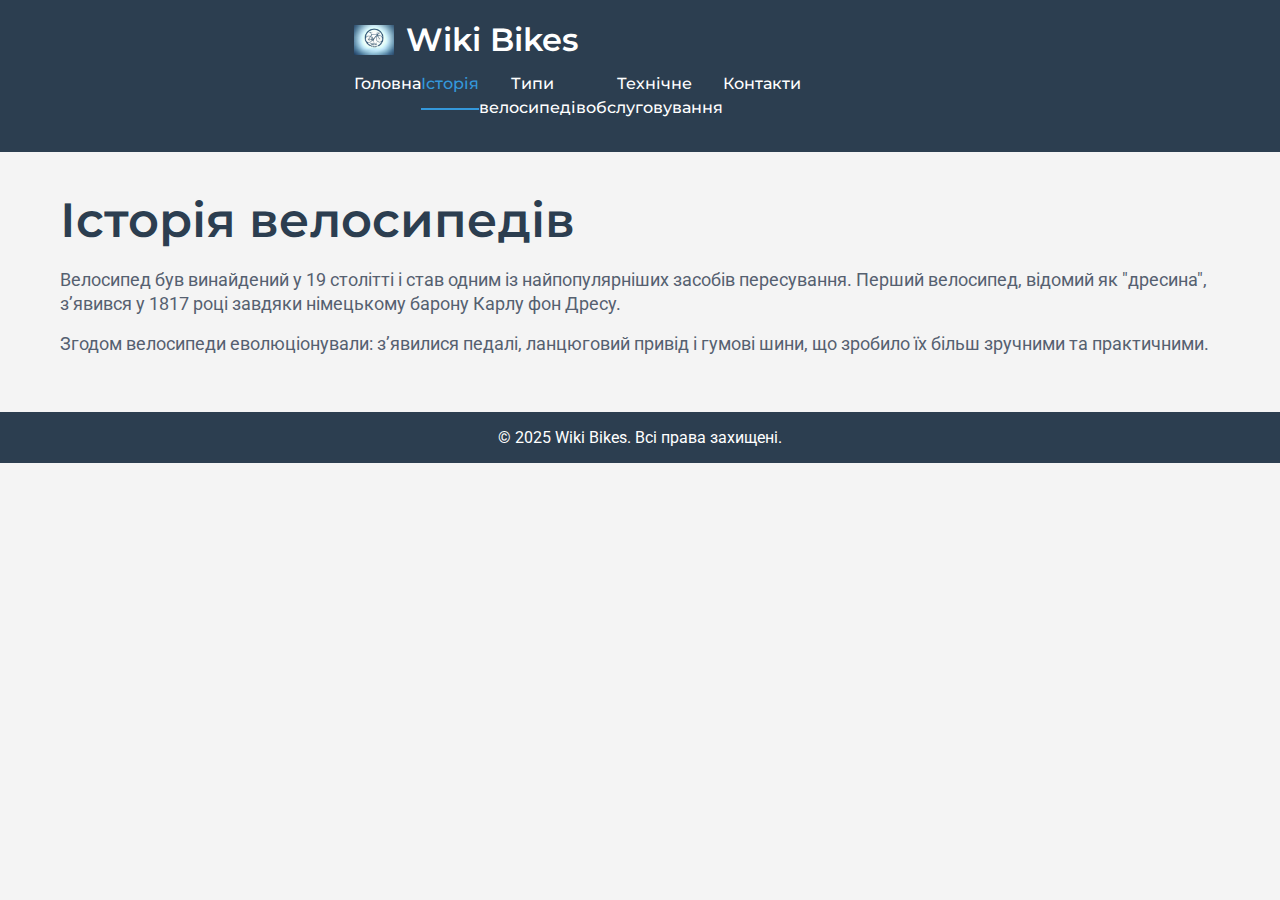
==== history.html @ 8a358b40 "Reforged" ====
<!DOCTYPE html>
<html lang="uk">
<head>
    <meta charset="UTF-8">
    <meta name="viewport" content="width=device-width, initial-scale=1.0">
    <title>Wiki Bikes - Історія велосипедів</title>
    <link href="https://fonts.googleapis.com/css2?family=Montserrat:wght@400;600;700&family=Roboto:wght@300;400&display=swap" rel="stylesheet">
    <link rel="stylesheet" href="css/styles.css">
</head>
<body>
    <!-- Хедер -->
    <header>
        <div class="container">
            <div class="logo-block">
                <img src="images/logo.png" alt="Логотип Wiki Bikes">
                <span>Wiki Bikes</span>
            </div>
            <menu class="desktop-menu">
                <li><a href="index.html">Головна</a></li>
                <li><a href="history.html" class="active">Історія</a></li>
                <li><a href="types.html">Типи велосипедів</a></li>
                <li><a href="maintenance.html">Технічне обслуговування</a></li>
                <li><a href="contacts.html">Контакти</a></li>
            </menu>
            <div class="header-burger">
                <span class="header-burger_line"></span>
                <span class="header-burger_line"></span>
                <span class="header-burger_line"></span>
                <span class="header-burger_line"></span>
            </div>
            <menu class="mobile-menu">
                <li><a href="index.html">Головна</a></li>
                <li><a href="history.html" class="active">Історія</a></li>
                <li><a href="types.html">Типи велосипедів</a></li>
                <li><a href="maintenance.html">Технічне обслуговування</a></li>
                <li><a href="contacts.html">Контакти</a></li>
            </menu>
        </div>
    </header>

    <!-- Основний контент -->
    <section class="content">
        <div class="container">
            <h2>Історія велосипедів</h2>
            <p>Велосипед був винайдений у 19 столітті і став одним із найпопулярніших засобів пересування. Перший велосипед, відомий як "дресина", з’явився у 1817 році завдяки німецькому барону Карлу фон Дресу.</p>
            <p>Згодом велосипеди еволюціонували: з’явилися педалі, ланцюговий привід і гумові шини, що зробило їх більш зручними та практичними.</p>
        </div>
    </section>

    <!-- Футер -->
    <footer>
        <p>© 2025 Wiki Bikes. Всі права захищені.</p>
    </footer>

    <!-- JavaScript для бургер-меню -->
    <script>
        document.addEventListener("DOMContentLoaded", function() {
            const burger = document.querySelector(".header-burger");
            const menu = document.querySelector(".mobile-menu");
            burger.addEventListener("click", function() {
                this.classList.toggle("active");
                menu.classList.toggle("active");
            });
        });
    </script>
</body>
</html>
---- css/styles.css ----
* {
    margin: 0;
    padding: 0;
    box-sizing: border-box;
}

body {
    font-family: 'Roboto', sans-serif;
    color: #333;
    background-color: #f4f4f4;
}

.container {
    max-width: 1200px;
    margin: 0 auto;
    padding: 0 20px;
}

/* Стилі для хедера */
header {
    background-color: #2c3e50;
    color: white;
    padding: 20px 0;
    position: relative;
    display: flex;
    align-items: center;
    justify-content: space-between;
}

.logo-block {
    display: flex;
    align-items: center;
    gap: 12px;
}

.logo-block img {
    width: 40px;
    height: auto;
}

.logo-block span {
    font-family: 'Montserrat', sans-serif;
    font-size: 32px;
    font-weight: 600;
    line-height: 40px;
}

.desktop-menu {
    display: flex;
    justify-content: space-around;
    width: 50%;
}

.desktop-menu li {
    list-style: none;
}

.desktop-menu a {
    font-family: 'Montserrat', sans-serif;
    font-size: 16px;
    font-weight: 500;
    line-height: 24px;
    color: white;
    text-decoration: none;
    padding: 12px 0;
    display: block;
    text-align: center;
}

.desktop-menu a:hover {
    color: #3498db;
}

.desktop-menu a.active {
    color: #3498db; /* Колір для активного пункту меню */
    border-bottom: 2px solid #3498db; /* Підкреслення активного пункту */
}

.header-burger {
    display: none;
    width: 30px;
    height: 21px;
    position: absolute;
    cursor: pointer;
    right: 20px;
    top: 50%;
    transform: translateY(-50%);
}

.header-burger_line {
    display: block;
    position: absolute;
    width: 100%;
    height: 4px;
    background: white;
    border-radius: 2px;
    transition: all 0.3s ease;
}

.header-burger_line:nth-child(1) {
    top: 0;
}

.header-burger_line:nth-child(2),
.header-burger_line:nth-child(3) {
    top: 50%;
    transform: translateY(-50%);
}

.header-burger_line:nth-child(4) {
    bottom: 0;
}

.header-burger.active .header-burger_line:nth-child(1),
.header-burger.active .header-burger_line:nth-child(4) {
    display: none;
}

.header-burger.active .header-burger_line:nth-child(2) {
    transform: rotate(45deg);
}

.header-burger.active .header-burger_line:nth-child(3) {
    transform: rotate(-45deg);
}

.mobile-menu {
    display: none;
}

.mobile-menu.active {
    display: flex;
    flex-direction: column;
    position: absolute;
    top: 80px;
    left: 0;
    width: 100%;
    background: #34495e;
    padding: 20px 0;
}

.mobile-menu li {
    list-style: none;
    text-align: center;
    padding: 10px 0;
}

.mobile-menu a {
    font-family: 'Montserrat', sans-serif;
    font-size: 16px;
    font-weight: 500;
    color: white;
    text-decoration: none;
}

.mobile-menu a:hover {
    color: #3498db;
}

.mobile-menu a.active {
    color: #3498db; /* Колір для активного пункту в мобільному меню */
}

/* Секція Introduction */
.introduction {
    padding: 40px 0;
}

.introduction-wrap {
    display: grid;
    grid-template-columns: 1fr 1fr;
    column-gap: 40px;
    align-items: center;
}

.introduction-textBlock {
    padding-top: 20px;
}

.introduction-textBlock h2 {
    font-family: 'Montserrat', sans-serif;
    font-size: 48px;
    font-weight: 600;
    line-height: 56px;
    color: #2c3e50;
    margin-bottom: 20px;
}

.introduction-textBlock p {
    font-size: 18px;
    line-height: 24px;
    color: #556070;
    margin-bottom: 20px;
}

.introduction-image img {
    width: 100%;
    height: auto;
    border-radius: 10px;
    object-fit: cover;
}

/* Секція Social Block */
.social-block {
    padding: 40px 0;
}

.social-wrap {
    display: flex;
    gap: 40px;
    align-items: center;
}

.social-img-wrap {
    position: relative;
    max-width: 424px;
    width: 100%;
}

.social-img-wrap img {
    width: 100%;
    object-fit: cover;
    border-radius: 10px;
}

.social-row {
    display: flex;
    position: absolute;
    left: 50%;
    transform: translateX(-50%);
    bottom: -36px;
    width: 260px;
    height: 72px;
    justify-content: space-around;
    align-items: center;
    background: #ffffff;
    border-radius: 10px;
    padding: 12px;
    box-shadow: 0 4px 15px rgba(0, 0, 0, 0.1);
}

.social-row li {
    list-style: none;
}

.social-row img {
    width: 32px;
    height: 32px;
    transition: transform 0.3s ease;
}

.social-row img:hover {
    transform: scale(1.1);
}

.social-textBlock h3 {
    font-family: 'Montserrat', sans-serif;
    font-size: 38px;
    font-weight: 600;
    line-height: 50px;
    color: #2c3e50;
    margin-bottom: 20px;
}

.social-textBlock p {
    font-size: 18px;
    line-height: 24px;
    color: #556070;
    margin-bottom: 16px;
}

/* Секція Content (для нових сторінок) */
.content {
    padding: 40px 0;
}

.content h2 {
    font-family: 'Montserrat', sans-serif;
    font-size: 48px;
    font-weight: 600;
    line-height: 56px;
    color: #2c3e50;
    margin-bottom: 20px;
}

.content p {
    font-size: 18px;
    line-height: 24px;
    color: #556070;
    margin-bottom: 16px;
}

.content ul {
    list-style: disc;
    margin-left: 20px;
    font-size: 18px;
    line-height: 24px;
    color: #556070;
}

/* Футер */
footer {
    background-color: #2c3e50;
    color: white;
    text-align: center;
    padding: 1rem;
    width: 100%;
}

/* Адаптивність */
@media screen and (max-width: 720px) {
    header {
        padding: 15px 0;
    }

    .logo-block span {
        font-size: 24px;
        line-height: 32px;
    }

    .desktop-menu {
        display: none;
    }

    .header-burger {
        display: block;
    }

    .introduction-wrap {
        grid-template-columns: 1fr;
        row-gap: 20px;
    }

    .introduction-textBlock {
        padding-top: 0;
    }

    .introduction-textBlock h2 {
        font-size: 30px;
        line-height: 42px;
    }

    .social-wrap {
        flex-direction: column;
        row-gap: 50px;
    }

    .social-row {
        bottom: -20px;
        width: 200px;
        height: 60px;
    }

    .social-row img {
        width: 28px;
        height: 28px;
    }

    .social-textBlock h3 {
        font-size: 30px;
        line-height: 42px;
    }

    .content h2 {
        font-size: 30px;
        line-height: 42px;
    }
}
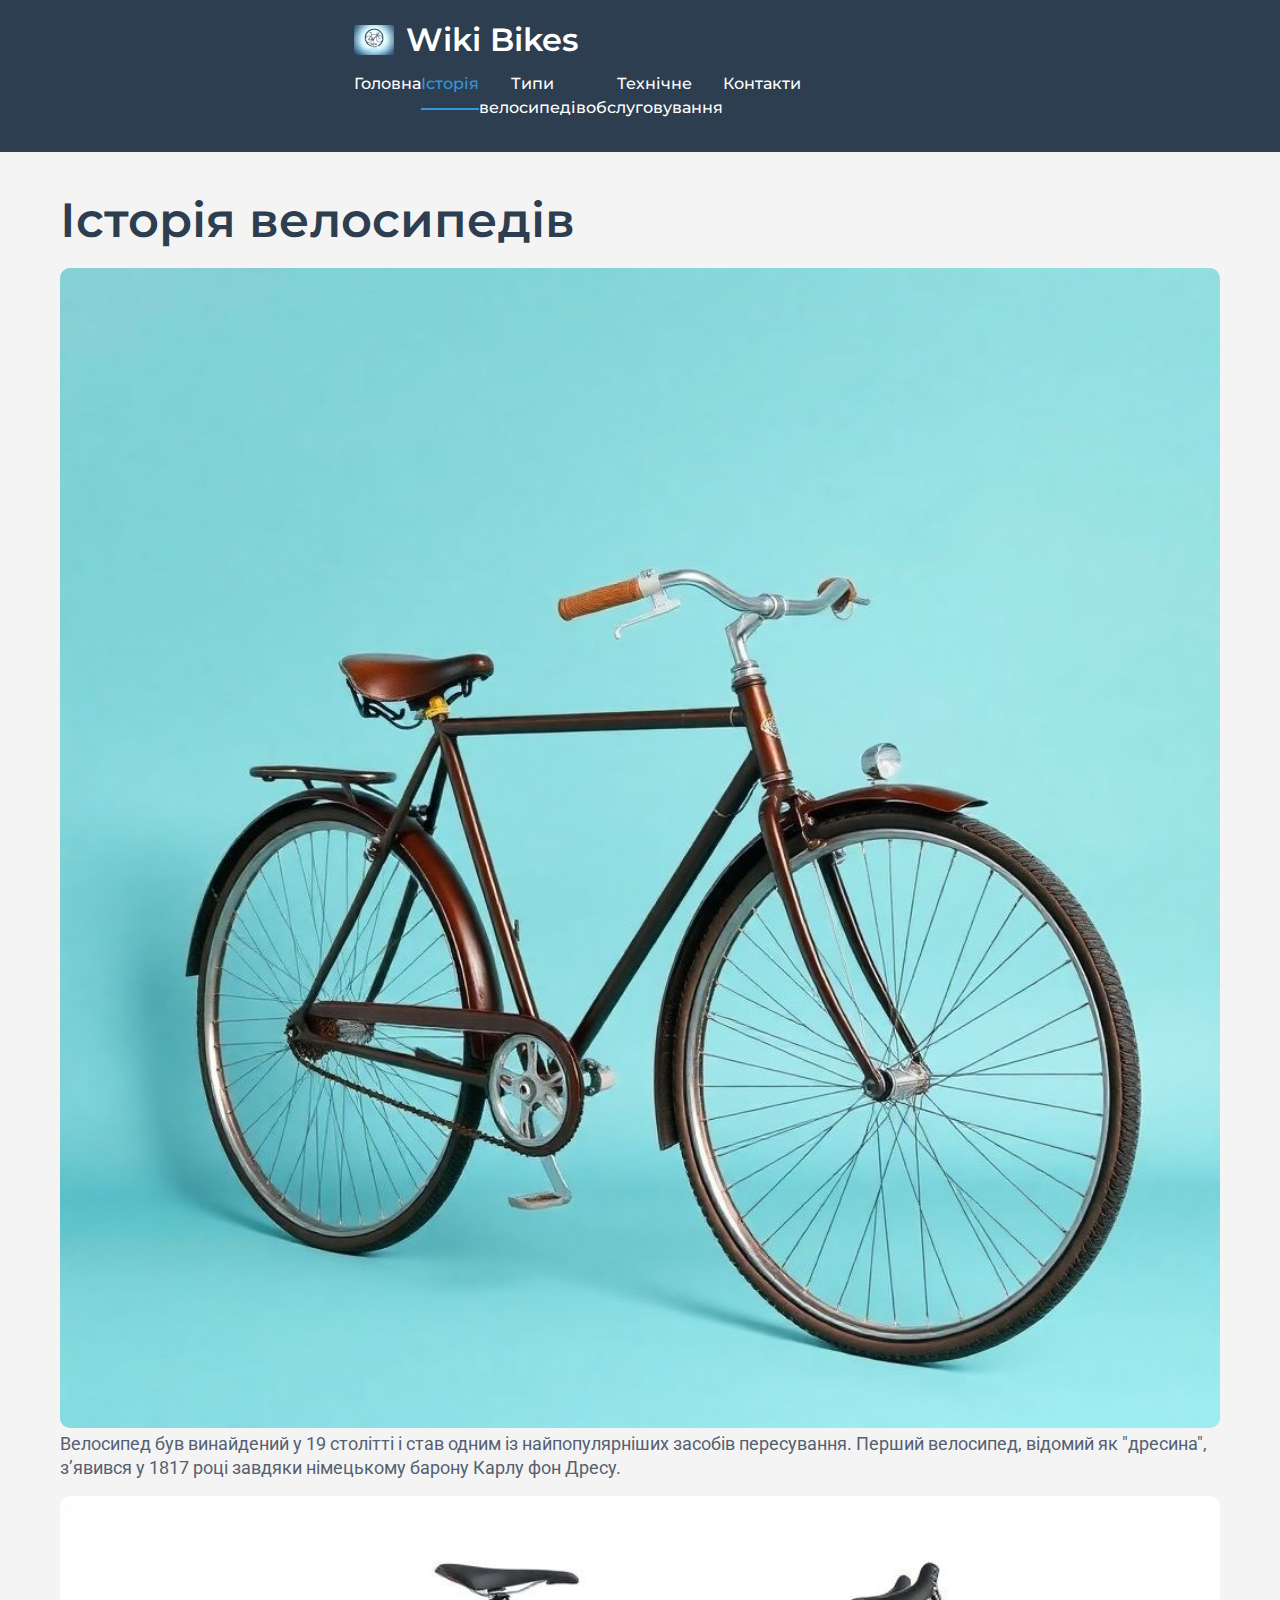
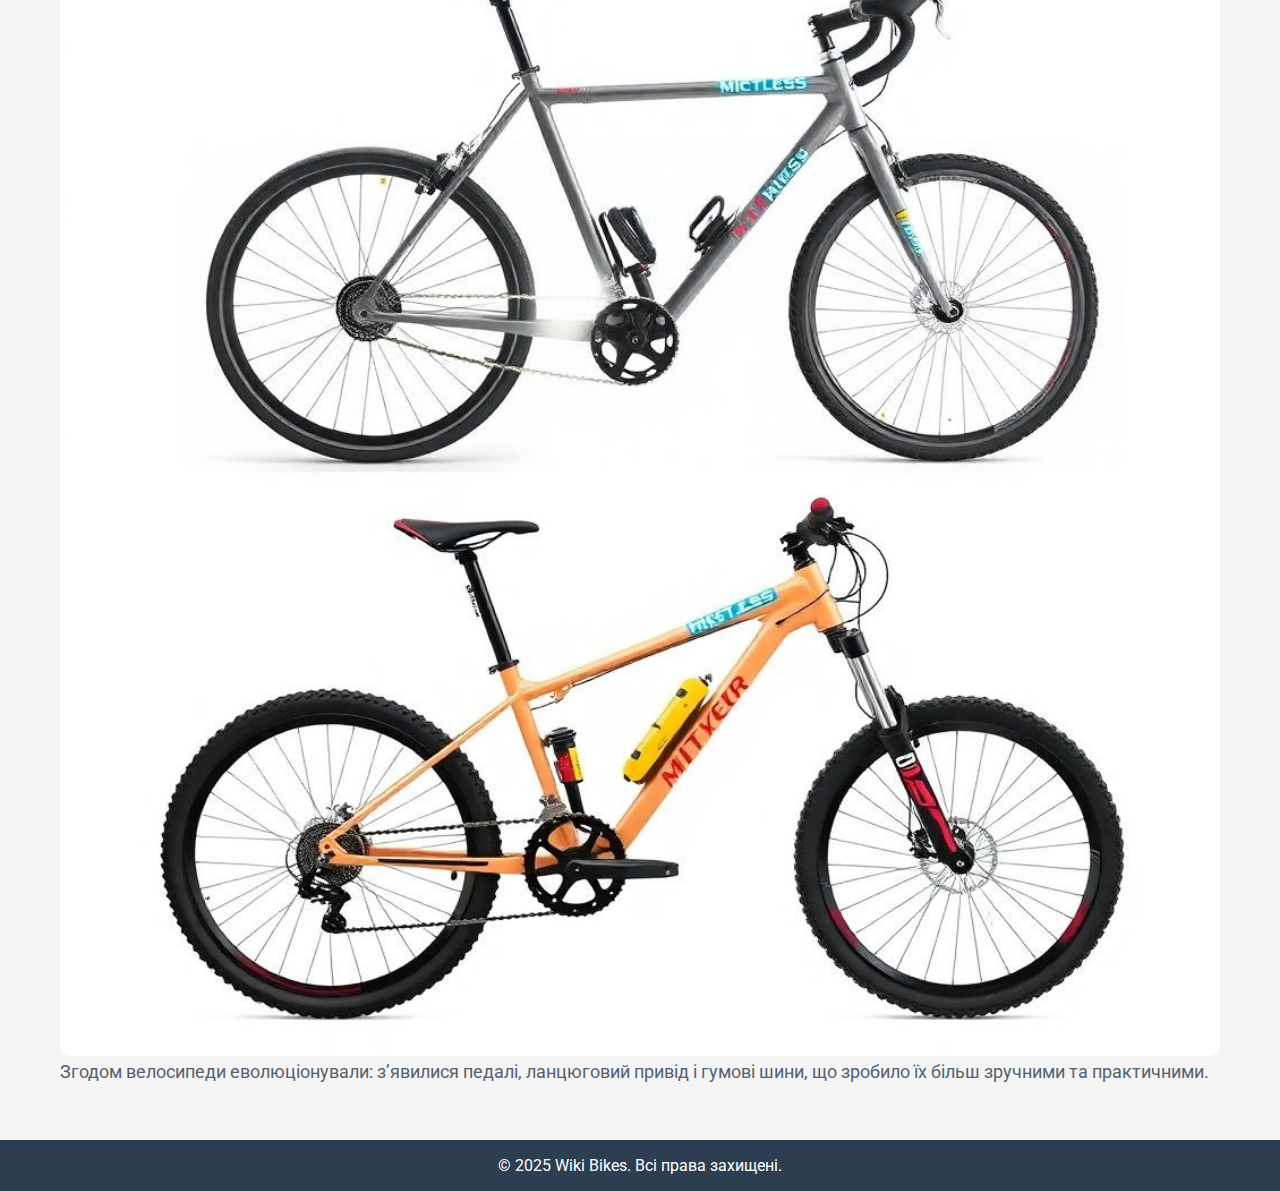
==== commit 198d5b75: "wow" ====
--- a/history.html
+++ b/history.html
@@ -42,7 +42,13 @@
     <section class="content">
         <div class="container">
             <h2>Історія велосипедів</h2>
+             <div class="introduction-image">
+                <img src="images/bhistory.jpg" alt="Перший велосипед">
+            </div>
             <p>Велосипед був винайдений у 19 столітті і став одним із найпопулярніших засобів пересування. Перший велосипед, відомий як "дресина", з’явився у 1817 році завдяки німецькому барону Карлу фон Дресу.</p>
+            <div class="introduction-image">
+            <img src="images/bfutur.jpg" alt="Перший велосипед">
+            </div>
             <p>Згодом велосипеди еволюціонували: з’явилися педалі, ланцюговий привід і гумові шини, що зробило їх більш зручними та практичними.</p>
         </div>
     </section>
--- a/css/styles.css
+++ b/css/styles.css
@@ -365,4 +365,393 @@
         font-size: 30px;
         line-height: 42px;
     }
+}
+* {
+    margin: 0;
+    padding: 0;
+    box-sizing: border-box;
+}
+
+body {
+    font-family: 'Roboto', sans-serif;
+    color: #333;
+    background-color: #f4f4f4;
+}
+
+.container {
+    max-width: 1200px;
+    margin: 0 auto;
+    padding: 0 20px;
+}
+
+/* Стилі для хедера */
+header {
+    background-color: #2c3e50;
+    color: white;
+    padding: 20px 0;
+    position: relative;
+    display: flex;
+    align-items: center;
+    justify-content: space-between;
+}
+
+.logo-block {
+    display: flex;
+    align-items: center;
+    gap: 12px;
+}
+
+.logo-block img {
+    width: 40px;
+    height: auto;
+}
+
+.logo-block span {
+    font-family: 'Montserrat', sans-serif;
+    font-size: 32px;
+    font-weight: 600;
+    line-height: 40px;
+}
+
+.desktop-menu {
+    display: flex;
+    justify-content: space-around;
+    width: 50%;
+}
+
+.desktop-menu li {
+    list-style: none;
+}
+
+.desktop-menu a {
+    font-family: 'Montserrat', sans-serif;
+    font-size: 16px;
+    font-weight: 500;
+    line-height: 24px;
+    color: white;
+    text-decoration: none;
+    padding: 12px 0;
+    display: block;
+    text-align: center;
+}
+
+.desktop-menu a:hover {
+    color: #3498db;
+}
+
+.desktop-menu a.active {
+    color: #3498db;
+    border-bottom: 2px solid #3498db;
+}
+
+.header-burger {
+    display: none;
+    width: 30px;
+    height: 21px;
+    position: absolute;
+    cursor: pointer;
+    right: 20px;
+    top: 50%;
+    transform: translateY(-50%);
+}
+
+.header-burger_line {
+    display: block;
+    position: absolute;
+    width: 100%;
+    height: 4px;
+    background: white;
+    border-radius: 2px;
+    transition: all 0.3s ease;
+}
+
+.header-burger_line:nth-child(1) {
+    top: 0;
+}
+
+.header-burger_line:nth-child(2),
+.header-burger_line:nth-child(3) {
+    top: 50%;
+    transform: translateY(-50%);
+}
+
+.header-burger_line:nth-child(4) {
+    bottom: 0;
+}
+
+.header-burger.active .header-burger_line:nth-child(1),
+.header-burger.active .header-burger_line:nth-child(4) {
+    display: none;
+}
+
+.header-burger.active .header-burger_line:nth-child(2) {
+    transform: rotate(45deg);
+}
+
+.header-burger.active .header-burger_line:nth-child(3) {
+    transform: rotate(-45deg);
+}
+
+.mobile-menu {
+    display: none;
+}
+
+.mobile-menu.active {
+    display: flex;
+    flex-direction: column;
+    position: absolute;
+    top: 80px;
+    left: 0;
+    width: 100%;
+    background: #34495e;
+    padding: 20px 0;
+}
+
+.mobile-menu li {
+    list-style: none;
+    text-align: center;
+    padding: 10px 0;
+}
+
+.mobile-menu a {
+    font-family: 'Montserrat', sans-serif;
+    font-size: 16px;
+    font-weight: 500;
+    color: white;
+    text-decoration: none;
+}
+
+.mobile-menu a:hover {
+    color: #3498db;
+}
+
+.mobile-menu a.active {
+    color: #3498db;
+}
+
+/* Секція Introduction */
+.introduction {
+    padding: 40px 0;
+}
+
+.introduction-wrap {
+    display: grid;
+    grid-template-columns: 1fr 1fr;
+    column-gap: 40px;
+    align-items: center;
+}
+
+.introduction-textBlock {
+    padding-top: 20px;
+}
+
+.introduction-textBlock h2 {
+    font-family: 'Montserrat', sans-serif;
+    font-size: 48px;
+    font-weight: 600;
+    line-height: 56px;
+    color: #2c3e50;
+    margin-bottom: 20px;
+}
+
+.introduction-textBlock p {
+    font-size: 18px;
+    line-height: 24px;
+    color: #556070;
+    margin-bottom: 20px;
+}
+
+.introduction-image img {
+    width: 100%;
+    height: auto;
+    border-radius: 10px;
+    object-fit: cover;
+}
+
+/* Секція Social Block */
+.social-block {
+    padding: 40px 0;
+}
+
+.social-wrap {
+    display: flex;
+    gap: 40px;
+    align-items: center;
+}
+
+.social-img-wrap {
+    position: relative;
+    max-width: 424px;
+    width: 100%;
+}
+
+.social-img-wrap img {
+    width: 100%;
+    object-fit: cover;
+    border-radius: 10px;
+}
+
+.social-row {
+    display: flex;
+    position: absolute;
+    left: 50%;
+    transform: translateX(-50%);
+    bottom: -36px;
+    width: 260px;
+    height: 72px;
+    justify-content: space-around;
+    align-items: center;
+    background: #ffffff;
+    border-radius: 10px;
+    padding: 12px;
+    box-shadow: 0 4px 15px rgba(0, 0, 0, 0.1);
+}
+
+.social-row li {
+    list-style: none;
+}
+
+.social-row img {
+    width: 32px;
+    height: 32px;
+    transition: transform 0.3s ease;
+}
+
+.social-row img:hover {
+    transform: scale(1.1);
+}
+
+.social-textBlock h3 {
+    font-family: 'Montserrat', sans-serif;
+    font-size: 38px;
+    font-weight: 600;
+    line-height: 50px;
+    color: #2c3e50;
+    margin-bottom: 20px;
+}
+
+.social-textBlock p {
+    font-size: 18px;
+    line-height: 24px;
+    color: #556070;
+    margin-bottom: 16px;
+}
+
+/* Секція Content */
+.content {
+    padding: 40px 0;
+}
+
+.content h2 {
+    font-family: 'Montserrat', sans-serif;
+    font-size: 48px;
+    font-weight: 600;
+    line-height: 56px;
+    color: #2c3e50;
+    margin-bottom: 20px;
+}
+
+.content p {
+    font-size: 18px;
+    line-height: 24px;
+    color: #556070;
+    margin-bottom: 16px;
+}
+
+.content ul {
+    list-style: disc;
+    margin-left: 20px;
+    font-size: 18px;
+    line-height: 24px;
+    color: #556070;
+}
+
+.content ul li {
+    margin-bottom: 20px;
+}
+
+/* Стилі для зображень у списку */
+.bike-image {
+    margin-top: 10px;
+    text-align: center;
+}
+
+.bike-image img {
+    width: 200px; /* Менший розмір зображень */
+    height: auto;
+    border-radius: 15px; /* Заокруглення кутів */
+    object-fit: cover;
+}
+
+/* Футер */
+footer {
+    background-color: #2c3e50;
+    color: white;
+    text-align: center;
+    padding: 1rem;
+    width: 100%;
+}
+
+/* Адаптивність */
+@media screen and (max-width: 720px) {
+    header {
+        padding: 15px 0;
+    }
+
+    .logo-block span {
+        font-size: 24px;
+        line-height: 32px;
+    }
+
+    .desktop-menu {
+        display: none;
+    }
+
+    .header-burger {
+        display: block;
+    }
+
+    .introduction-wrap {
+        grid-template-columns: 1fr;
+        row-gap: 20px;
+    }
+
+    .introduction-textBlock {
+        padding-top: 0;
+    }
+
+    .introduction-textBlock h2 {
+        font-size: 30px;
+        line-height: 42px;
+    }
+
+    .social-wrap {
+        flex-direction: column;
+        row-gap: 50px;
+    }
+
+    .social-row {
+        bottom: -20px;
+        width: 200px;
+        height: 60px;
+    }
+
+    .social-row img {
+        width: 28px;
+        height: 28px;
+    }
+
+    .social-textBlock h3 {
+        font-size: 30px;
+        line-height: 42px;
+    }
+
+    .content h2 {
+        font-size: 30px;
+        line-height: 42px;
+    }
+
+    .bike-image img {
+        width: 150px; /* Ще менший розмір для мобільних */
+    }
 }